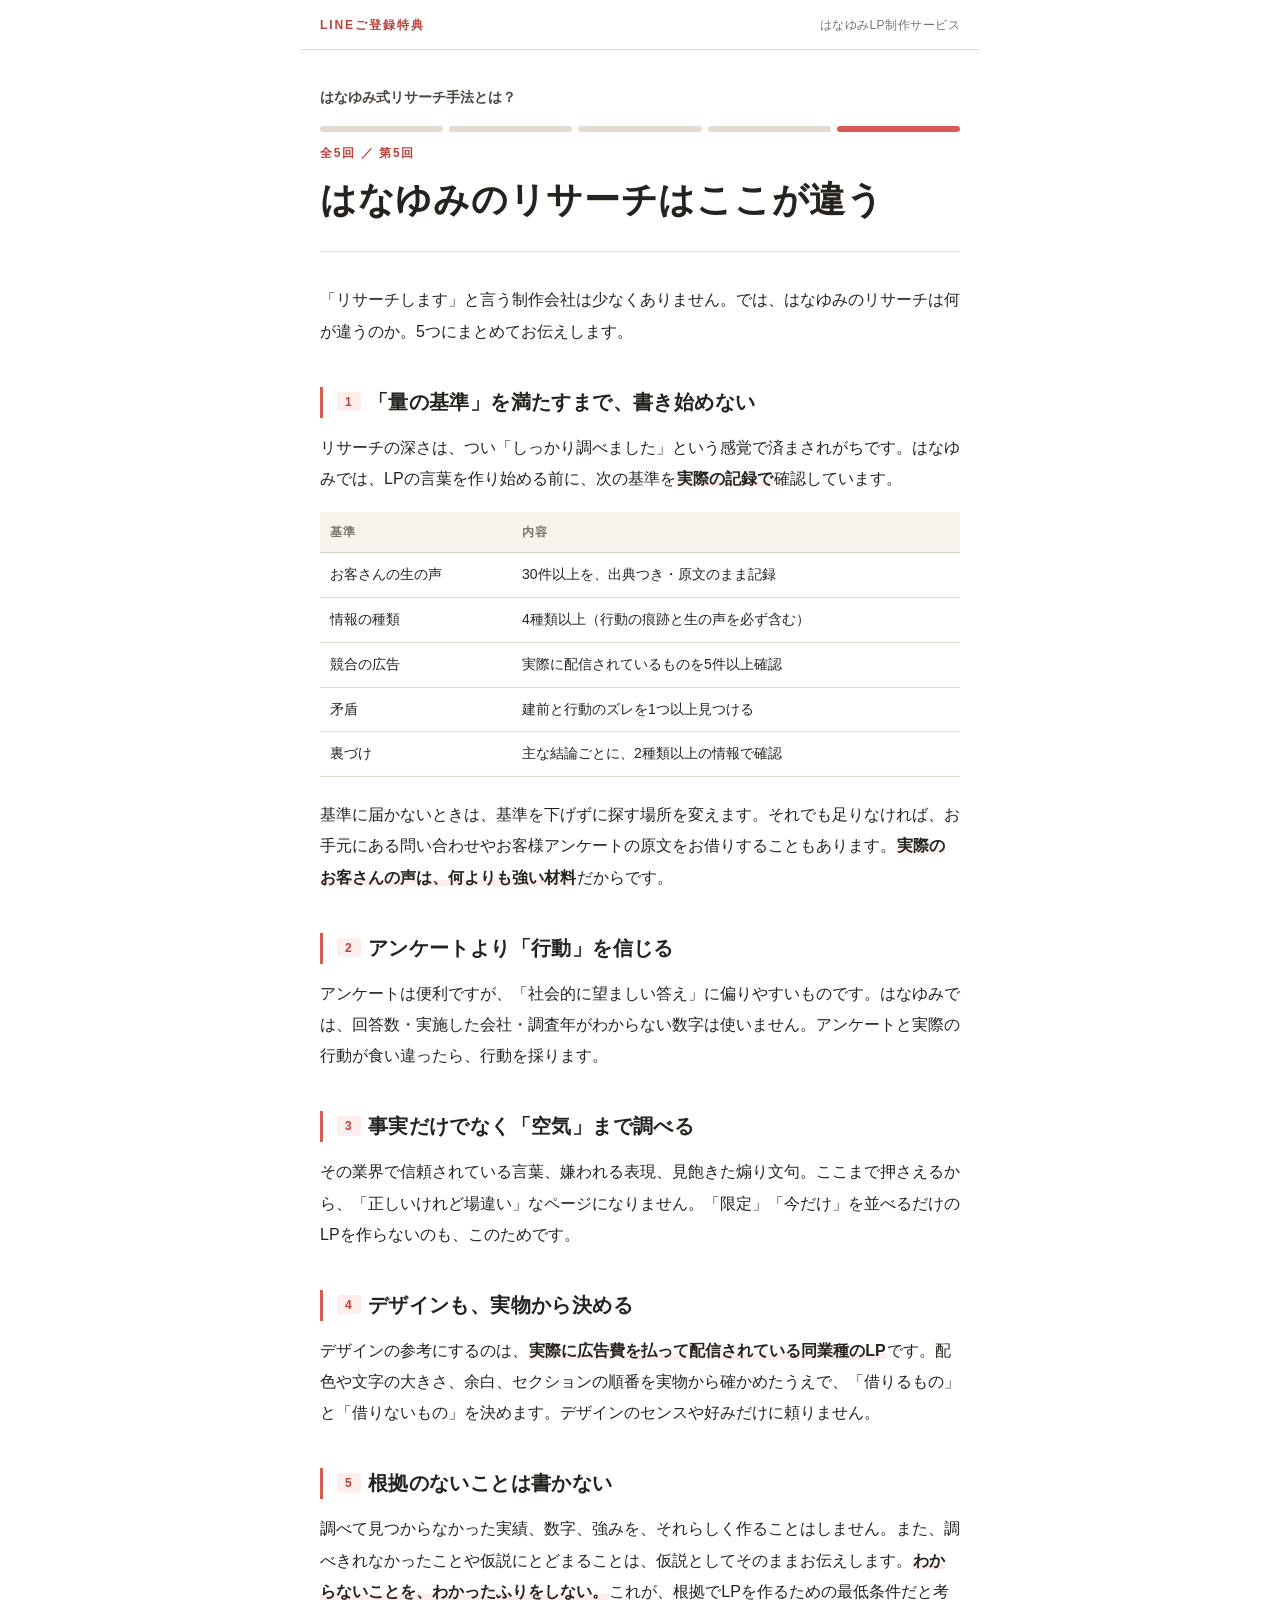
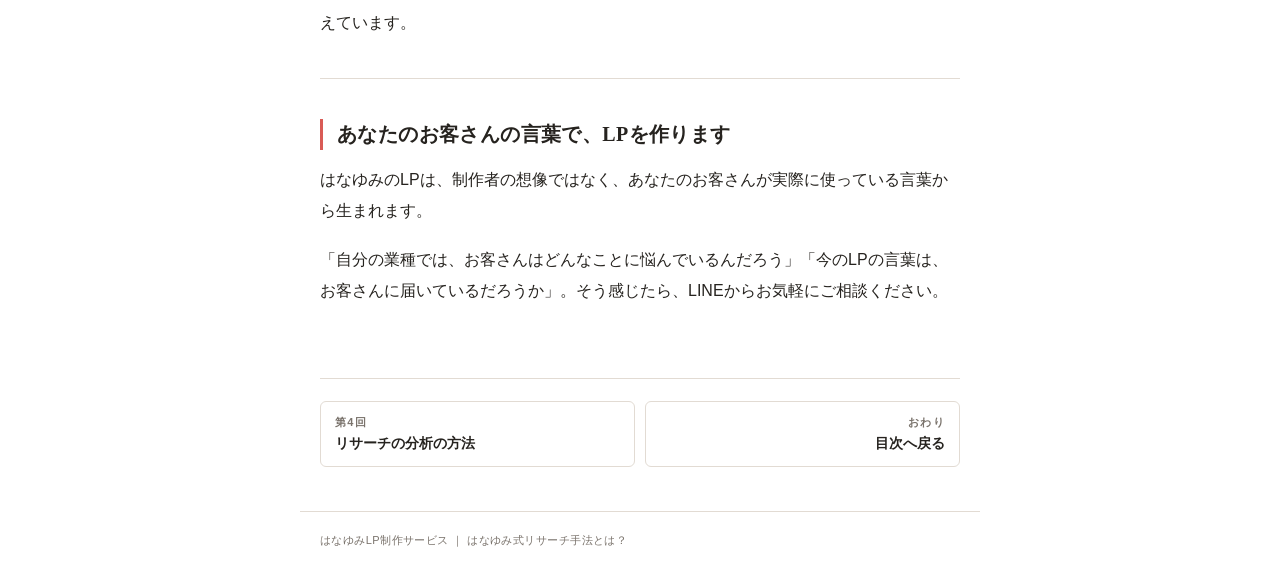
==== 05.html @ 20f5851c "Initial commit: はなゆみ式リサーチ手法（LINE特典記事） Co-Authored-By: Claude Opus 5 <noreply@anthropic.com>" ====
<!doctype html>
<html lang="ja">
<head>
<meta charset="utf-8">
<meta name="viewport" content="width=device-width, initial-scale=1">
<title>第5回 はなゆみのリサーチはここが違う｜はなゆみ式リサーチ手法とは？</title>
<link rel="stylesheet" href="style.css">
</head>
<body>
<header class="topbar">
  <span class="eyebrow">LINEご登録特典</span>
  <span class="pub">はなゆみLP制作サービス</span>
</header>
<main class="article">
  <div class="hero">
    <p class="series"><a href="index.html">はなゆみ式リサーチ手法とは？</a></p>
    <nav class="rail" aria-label="全5回の位置"><a class="seg " href="01.html" aria-label="第1回 リサーチとは？"></a><a class="seg " href="02.html" aria-label="第2回 リサーチの種類"></a><a class="seg " href="03.html" aria-label="第3回 リサーチでわかること"></a><a class="seg " href="04.html" aria-label="第4回 リサーチの分析の方法"></a><a class="seg is-current" href="05.html" aria-label="第5回 はなゆみのリサーチはここが違う" aria-current="page"></a></nav>
    <p class="count">全5回 ／ 第5回</p>
    <h1>はなゆみのリサーチはここが違う</h1>
  </div>
  <div class="body">
<p>「リサーチします」と言う制作会社は少なくありません。では、はなゆみのリサーチは何が違うのか。5つにまとめてお伝えします。</p>
<h3><span class="mark">1</span>「量の基準」を満たすまで、書き始めない</h3>
<p>リサーチの深さは、つい「しっかり調べました」という感覚で済まされがちです。はなゆみでは、LPの言葉を作り始める前に、次の基準を<strong>実際の記録で</strong>確認しています。</p>
<div class="table"><table><thead><tr><th>基準</th><th>内容</th></tr></thead><tbody><tr><td data-label="基準">お客さんの生の声</td><td data-label="内容">30件以上を、出典つき・原文のまま記録</td></tr><tr><td data-label="基準">情報の種類</td><td data-label="内容">4種類以上（行動の痕跡と生の声を必ず含む）</td></tr><tr><td data-label="基準">競合の広告</td><td data-label="内容">実際に配信されているものを5件以上確認</td></tr><tr><td data-label="基準">矛盾</td><td data-label="内容">建前と行動のズレを1つ以上見つける</td></tr><tr><td data-label="基準">裏づけ</td><td data-label="内容">主な結論ごとに、2種類以上の情報で確認</td></tr></tbody></table></div>
<p>基準に届かないときは、基準を下げずに探す場所を変えます。それでも足りなければ、お手元にある問い合わせやお客様アンケートの原文をお借りすることもあります。<strong>実際のお客さんの声は、何よりも強い材料</strong>だからです。</p>
<h3><span class="mark">2</span>アンケートより「行動」を信じる</h3>
<p>アンケートは便利ですが、「社会的に望ましい答え」に偏りやすいものです。はなゆみでは、回答数・実施した会社・調査年がわからない数字は使いません。アンケートと実際の行動が食い違ったら、行動を採ります。</p>
<h3><span class="mark">3</span>事実だけでなく「空気」まで調べる</h3>
<p>その業界で信頼されている言葉、嫌われる表現、見飽きた煽り文句。ここまで押さえるから、「正しいけれど場違い」なページになりません。「限定」「今だけ」を並べるだけのLPを作らないのも、このためです。</p>
<h3><span class="mark">4</span>デザインも、実物から決める</h3>
<p>デザインの参考にするのは、<strong>実際に広告費を払って配信されている同業種のLP</strong>です。配色や文字の大きさ、余白、セクションの順番を実物から確かめたうえで、「借りるもの」と「借りないもの」を決めます。デザインのセンスや好みだけに頼りません。</p>
<h3><span class="mark">5</span>根拠のないことは書かない</h3>
<p>調べて見つからなかった実績、数字、強みを、それらしく作ることはしません。また、調べきれなかったことや仮説にとどまることは、仮説としてそのままお伝えします。<strong>わからないことを、わかったふりをしない。</strong>これが、根拠でLPを作るための最低条件だと考えています。</p>
<hr>
<h3>あなたのお客さんの言葉で、LPを作ります</h3>
<p>はなゆみのLPは、制作者の想像ではなく、あなたのお客さんが実際に使っている言葉から生まれます。</p>
<p>「自分の業種では、お客さんはどんなことに悩んでいるんだろう」「今のLPの言葉は、お客さんに届いているだろうか」。そう感じたら、LINEからお気軽にご相談ください。</p>
  </div>
  <nav class="pager"><a class="prev" href="04.html"><span>第4回</span>リサーチの分析の方法</a><a class="next" href="index.html"><span>おわり</span>目次へ戻る</a></nav>
</main>
<footer class="foot">
  <p>はなゆみLP制作サービス ｜ はなゆみ式リサーチ手法とは？</p>
</footer>
</body>
</html>
---- style.css ----
/* はなゆみ式リサーチ手法 — LINE特典記事
   配色・書体は「サンプルLP解説」特典資料と共通 */
:root{
  --ink:#26231F; --ink-2:#4B4640; --muted:#7A736C; --rule:#E2DBD3; --paper:#FFFFFF;
  --pink:#D95B56; --pink-ink:#B9423D; --pink-tint:#FBEEEC;
  --sand:#F6F2EC;
  --serif:"Hiragino Mincho ProN","Hiragino Mincho Pro","Yu Mincho","Noto Serif JP",serif;
  --sans:"Hiragino Sans","Hiragino Kaku Gothic ProN","Yu Gothic","Noto Sans JP",sans-serif;
}
*{box-sizing:border-box}
html{-webkit-text-size-adjust:100%}
body{
  margin:0;background:var(--paper);color:var(--ink);
  font-family:var(--sans);font-size:16px;line-height:1.95;font-weight:300;
  -webkit-font-smoothing:antialiased;
}
a{color:inherit}
a:focus-visible{outline:2px solid var(--pink);outline-offset:3px;border-radius:2px}
strong{
  font-weight:600;color:var(--ink);
  background:linear-gradient(transparent 62%, var(--pink-tint) 62%);
  padding:0 .08em;
}

/* 上部 */
.topbar{
  max-width:680px;margin:0 auto;padding:14px 20px 12px;
  display:flex;justify-content:space-between;align-items:center;gap:12px;
  border-bottom:1px solid var(--rule);font-size:12px;
}
.eyebrow{font-weight:600;letter-spacing:.16em;color:var(--pink-ink)}
.pub{color:var(--muted);letter-spacing:.04em}

.article{max-width:680px;margin:0 auto;padding:0 20px}

/* 見出しまわり */
.hero{padding:34px 0 26px;border-bottom:1px solid var(--rule)}
.series{margin:0 0 14px;font-family:var(--serif);font-weight:600;font-size:14px;color:var(--ink-2)}
.series a{text-decoration:none}
.series a:hover{text-decoration:underline}

/* 全5回の位置（この特典の目印） */
.rail{display:grid;grid-template-columns:repeat(5,1fr);gap:6px;margin:0 0 10px}
.rail .seg{display:block;height:6px;border-radius:3px;background:var(--rule);transition:background .2s}
.rail .seg:hover{background:#cfc6bc}
.rail .seg.is-current{background:var(--pink)}
.count{margin:0;font-size:12px;letter-spacing:.14em;color:var(--pink-ink);font-weight:600}

h1,h3{word-break:auto-phrase;font-family:var(--serif);font-weight:600;letter-spacing:.02em;color:var(--ink)}
h1{font-size:clamp(26px,7vw,36px);line-height:1.4;margin:10px 0 0}
.lead{margin:18px 0 0;color:var(--ink-2)}

/* 本文 */
.body{padding:8px 0 10px}
.body p{margin:0 0 1.1em}
.body > p:first-child{margin-top:24px}
h3{
  font-size:20px;line-height:1.55;margin:40px 0 14px;
  padding-left:14px;border-left:3px solid var(--pink);
}
h3 .mark{
  display:inline-block;margin-right:.6em;padding:1px 8px 0;
  font-family:var(--sans);font-size:12px;font-weight:600;letter-spacing:.08em;
  color:var(--pink-ink);background:var(--pink-tint);border-radius:3px;
  vertical-align:.25em;
}
hr{border:0;border-top:1px solid var(--rule);margin:40px 0 0}
ul,ol{margin:0 0 1.2em;padding-left:1.4em}
li{margin:.3em 0}
li::marker{color:var(--pink)}
p.next{
  margin-top:36px;padding:14px 16px;background:var(--sand);border-radius:4px;
  font-size:14px;color:var(--ink-2);
}

/* 表 */
.table{overflow-x:auto;margin:8px 0 22px;-webkit-overflow-scrolling:touch}
table{width:100%;min-width:480px;border-collapse:collapse;font-size:14px;line-height:1.7}
th,td{text-align:left;vertical-align:top;padding:10px 10px;border-bottom:1px solid var(--rule)}
th{font-size:12px;font-weight:600;letter-spacing:.06em;color:var(--muted);background:var(--sand);border-bottom-color:#d6cfc6;white-space:nowrap}
td:first-child{font-weight:500;color:var(--ink)}
td strong{background:none;padding:0}

/* 前後の回 */
.pager{
  display:grid;grid-template-columns:1fr 1fr;gap:10px;
  margin:44px 0 0;padding:22px 0 8px;border-top:1px solid var(--rule);
}
.pager a{
  display:block;padding:12px 14px;border:1px solid var(--rule);border-radius:6px;
  text-decoration:none;font-family:var(--serif);font-weight:600;font-size:14px;line-height:1.5;
  transition:border-color .2s, background .2s;
}
.pager a:hover{border-color:var(--pink);background:var(--pink-tint)}
.pager span{display:block;font-family:var(--sans);font-size:11px;letter-spacing:.12em;color:var(--muted);margin-bottom:2px}
.pager .next{text-align:right}

/* 目次ページ */
.toc{list-style:none;margin:8px 0 0;padding:0}
.toc li{margin:0;border-bottom:1px solid var(--rule)}
.toc a{display:grid;grid-template-columns:4em 1fr;gap:2px 12px;padding:18px 0;text-decoration:none}
.toc a:hover .t{color:var(--pink-ink)}
.toc .n{grid-row:span 2;font-size:12px;font-weight:600;letter-spacing:.1em;color:var(--pink-ink);padding-top:4px}
.toc .t{font-family:var(--serif);font-weight:600;font-size:18px;line-height:1.5;transition:color .2s}
.toc .d{font-size:13px;color:var(--muted);line-height:1.6}
.start{margin:30px 0 0;text-align:center}
.start a{
  display:inline-block;padding:13px 30px;border-radius:999px;
  background:var(--pink-ink);color:#fff;text-decoration:none;font-weight:600;letter-spacing:.06em;
}
.start a:hover{background:var(--pink)}

.foot{max-width:680px;margin:36px auto 0;padding:18px 20px 30px;border-top:1px solid var(--rule)}
.foot p{margin:0;font-size:11px;color:var(--muted);letter-spacing:.04em}

@media (max-width:560px){
  table{min-width:0}
  thead{position:absolute;width:1px;height:1px;overflow:hidden;clip:rect(0 0 0 0)}
  table,tbody,tr,td{display:block}
  tr{padding:12px 0;border-bottom:1px solid var(--rule)}
  tr:first-child{border-top:1px solid var(--rule)}
  td{border:0;padding:2px 0}
  td:first-child{font-family:var(--serif);font-weight:600;font-size:15.5px;margin-bottom:2px}
  td:not(:first-child)::before{
    content:attr(data-label);display:inline-block;margin-right:.6em;padding:0 6px;
    font-size:11px;font-weight:600;letter-spacing:.06em;color:var(--muted);background:var(--sand);border-radius:3px;
  }
}
@media (max-width:420px){
  body{font-size:15.5px}
  .pub{font-size:11px}
  h3{font-size:18.5px}
}
@media (prefers-reduced-motion:reduce){*{transition:none!important}}
@media print{
  .rail,.pager,.start{display:none}
  .article,.topbar,.foot{max-width:none}
}
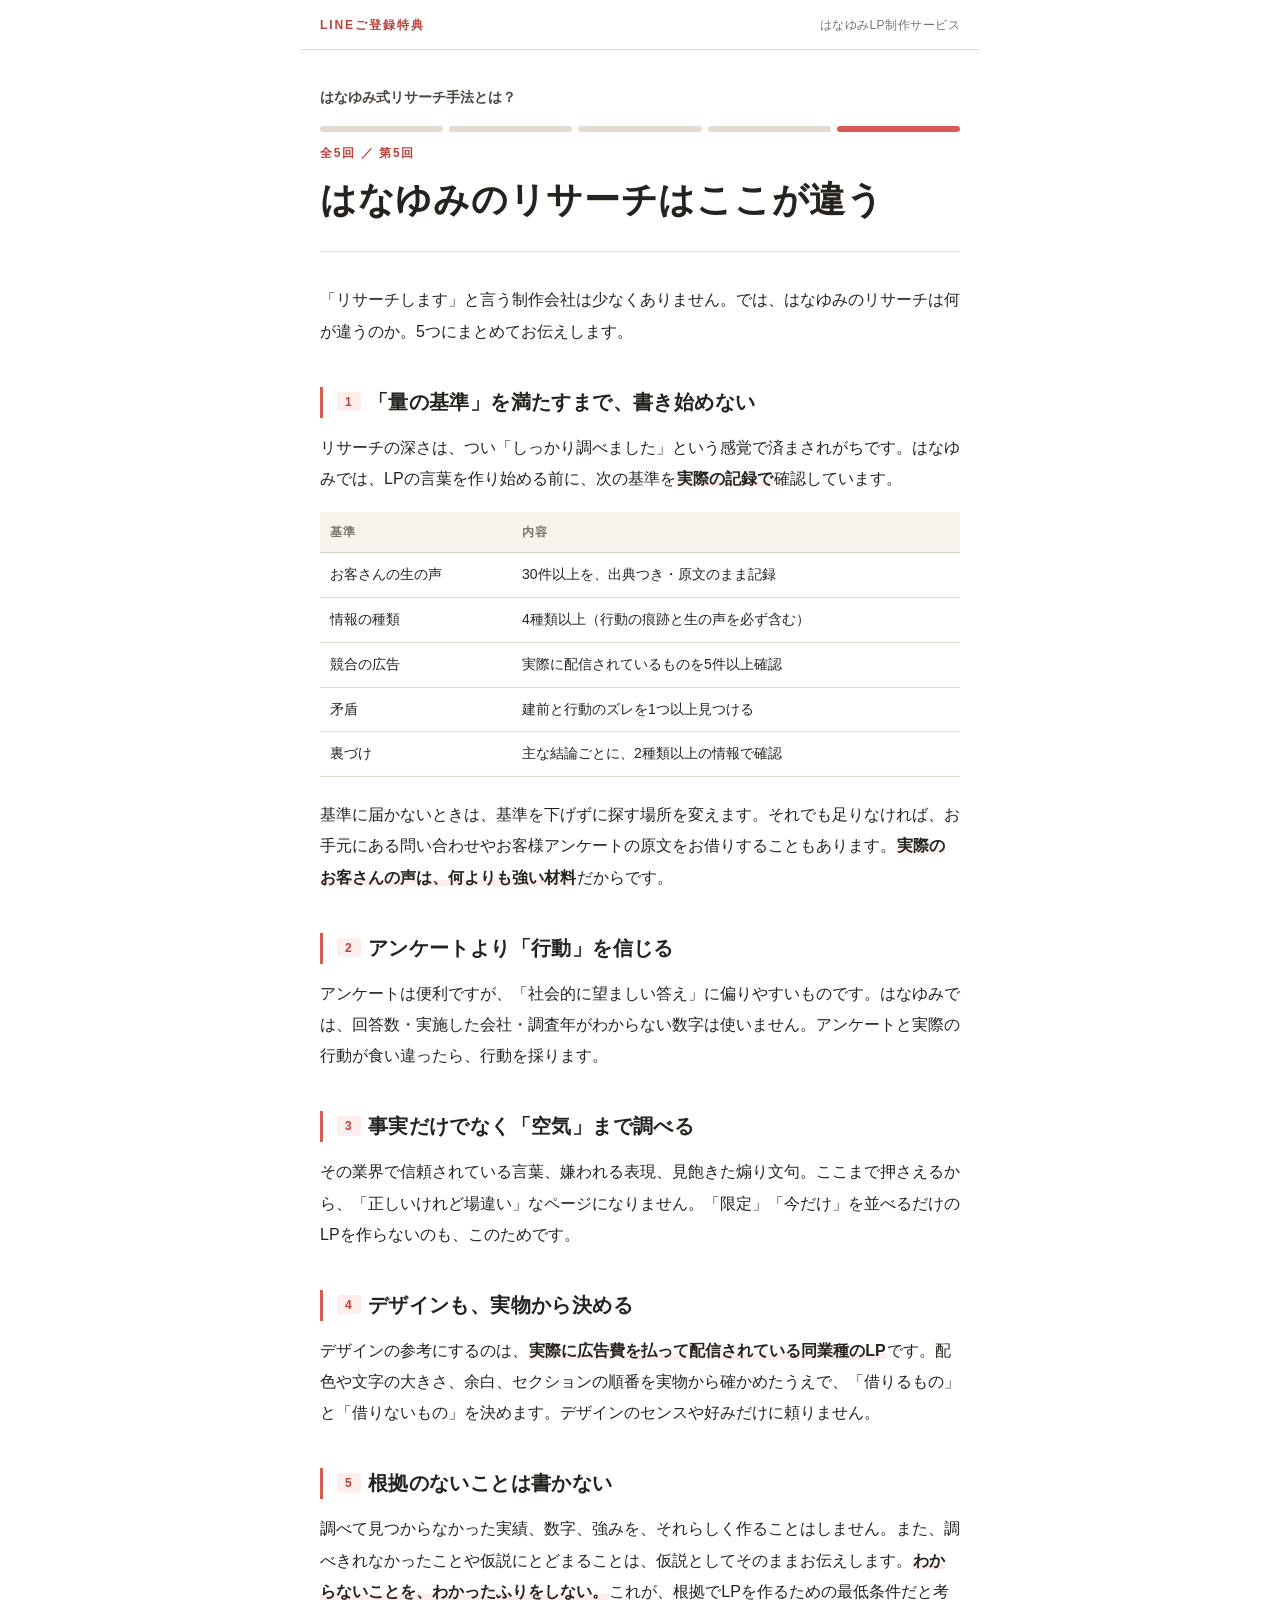
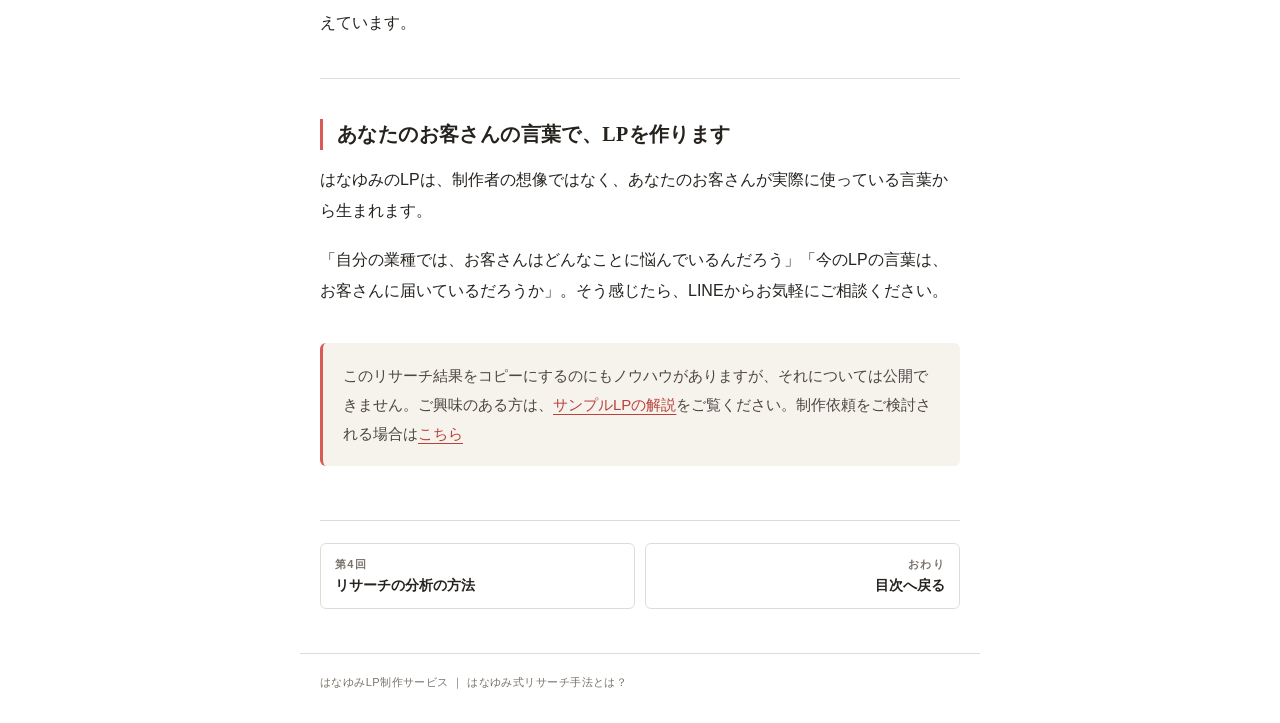
==== commit 8354547e: "Update: 2026-09-15 09:25" ====
--- a/05.html
+++ b/05.html
@@ -36,6 +36,7 @@
 <h3>あなたのお客さんの言葉で、LPを作ります</h3>
 <p>はなゆみのLPは、制作者の想像ではなく、あなたのお客さんが実際に使っている言葉から生まれます。</p>
 <p>「自分の業種では、お客さんはどんなことに悩んでいるんだろう」「今のLPの言葉は、お客さんに届いているだろうか」。そう感じたら、LINEからお気軽にご相談ください。</p>
+<p class="closing">このリサーチ結果をコピーにするのにもノウハウがありますが、それについては公開できません。ご興味のある方は、<a class="inline-link" href="#">サンプルLPの解説</a>をご覧ください。制作依頼をご検討される場合は<a class="inline-link" href="plan.html">こちら</a></p>
   </div>
   <nav class="pager"><a class="prev" href="04.html"><span>第4回</span>リサーチの分析の方法</a><a class="next" href="index.html"><span>おわり</span>目次へ戻る</a></nav>
 </main>
--- a/style.css
+++ b/style.css
@@ -113,6 +113,95 @@
 .foot{max-width:680px;margin:36px auto 0;padding:18px 20px 30px;border-top:1px solid var(--rule)}
 .foot p{margin:0;font-size:11px;color:var(--muted);letter-spacing:.04em}
 
+/* 本文中のリンク */
+.inline-link{color:var(--pink-ink);text-decoration:underline;text-decoration-thickness:1px;text-underline-offset:.25em}
+.inline-link:hover{color:var(--pink);text-decoration-thickness:2px}
+
+/* 最終回のしめ（制作依頼への案内） */
+p.closing{
+  margin:36px 0 0;padding:18px 20px;border-radius:6px;
+  background:var(--sand);border-left:3px solid var(--pink);
+  font-size:15px;line-height:1.95;color:var(--ink-2);
+}
+
+/* ---------- 制作のご依頼（プラン選択） ---------- */
+br.sp{display:none}
+.plan-grid{display:grid;grid-template-columns:1fr 1fr;gap:16px;margin:28px 0 0}
+.plan-card{
+  display:flex;flex-direction:column;
+  padding:24px 22px 22px;border:1px solid var(--rule);border-radius:8px;background:var(--paper);
+}
+.plan-tag{margin:0;font-size:13px;font-weight:600;letter-spacing:.06em;color:var(--ink-2)}
+.plan-tag.is-limited{color:var(--pink-ink)}
+.plan-name{margin:4px 0 0;font-family:var(--serif);font-weight:600;font-size:26px;line-height:1.4;letter-spacing:.02em}
+.plan-lead{margin:14px 0 0;font-size:15px;color:var(--ink-2)}
+.plan-price{margin:14px 0 0;padding:14px 0 12px;border-top:1px solid var(--rule);border-bottom:1px solid var(--rule);line-height:1}
+.plan-price .num{font-family:var(--serif);font-weight:600;font-size:40px;letter-spacing:.01em;font-variant-numeric:tabular-nums}
+.plan-price .unit{margin-left:.35em;font-size:13px;color:var(--ink-2)}
+.plan-feature{list-style:none;margin:14px 0 0;padding:0}
+.plan-feature li{position:relative;margin:0;padding-left:1.7em;font-size:15px}
+.plan-feature li::before{
+  content:"";position:absolute;left:.15em;top:.55em;width:.95em;height:.5em;
+  border-left:2.5px solid var(--pink);border-bottom:2.5px solid var(--pink);transform:rotate(-45deg);
+}
+.plan-link{margin:8px 0 0;font-size:14px}
+.plan-cta{
+  display:block;margin-top:auto;padding:13px 16px;border-radius:999px;text-align:center;
+  background:var(--pink-ink);color:#fff;text-decoration:none;font-weight:600;letter-spacing:.04em;
+  transition:background .2s;
+}
+.plan-link + .plan-cta{margin-top:22px}
+.plan-cta:hover{background:var(--pink)}
+.plan-note{margin:18px 0 0;font-size:13px;color:var(--muted)}
+.pager.single{grid-template-columns:1fr}
+.pager.single a{max-width:340px}
+
+/* ---------- お申し込みフォーム ---------- */
+.form{margin:28px 0 0;max-width:600px}
+.field{margin:0 0 22px;padding:0;border:0;min-width:0}
+.field > label,.field > legend{display:block;margin:0 0 6px;padding:0;font-weight:600;font-size:15px;line-height:1.6}
+.req,.opt{
+  display:inline-block;margin-left:.6em;padding:0 6px;border-radius:3px;
+  font-size:11px;font-weight:600;letter-spacing:.06em;vertical-align:.12em;line-height:1.7;
+}
+.req{background:var(--pink-ink);color:#fff}
+.opt{background:var(--sand);color:var(--muted)}
+.form input[type=text],.form input[type=email],.form input[type=url],.form select,.form textarea{
+  width:100%;padding:11px 12px;border:1px solid #d6cfc6;border-radius:5px;background:#fff;
+  font:inherit;font-size:16px;font-weight:400;color:var(--ink);line-height:1.6;
+}
+.form textarea{resize:vertical}
+.form ::placeholder{color:#aaa29a}
+.form input:focus,.form select:focus,.form textarea:focus{outline:2px solid var(--pink);outline-offset:0;border-color:var(--pink)}
+.form [aria-invalid=true]{border-color:var(--pink-ink);background:var(--pink-tint)}
+.choices{display:grid;gap:10px}
+.choice{
+  display:flex;gap:12px;align-items:flex-start;padding:14px 16px;cursor:pointer;
+  border:1px solid #d6cfc6;border-radius:6px;transition:border-color .2s, background .2s;
+}
+.choice:hover{border-color:var(--pink)}
+.choice:has(input:checked){border-color:var(--pink);background:var(--pink-tint);box-shadow:inset 0 0 0 1px var(--pink)}
+.choice input,.check input{accent-color:var(--pink-ink);width:18px;height:18px;margin:.3em 0 0;flex:none}
+.choice-name{display:block;font-family:var(--serif);font-weight:600;font-size:17px;line-height:1.5}
+.choice-meta{display:block;font-size:13px;color:var(--ink-2)}
+.check{display:flex;gap:10px;align-items:flex-start;font-size:14px;cursor:pointer;font-weight:400}
+.hint{margin:8px 0 0;font-size:13px}
+.err{display:none;margin:6px 0 0;font-size:13px;color:var(--pink-ink);font-weight:500}
+.err.is-shown{display:block}
+.submit{
+  display:block;width:100%;max-width:360px;margin:30px auto 0;padding:15px 20px;border:0;border-radius:999px;
+  background:var(--pink-ink);color:#fff;font:inherit;font-size:16px;font-weight:600;letter-spacing:.06em;cursor:pointer;
+  transition:background .2s;
+}
+.submit:hover{background:var(--pink)}
+.submit:focus-visible{outline:2px solid var(--pink);outline-offset:3px}
+.notice{margin:18px 0 0;padding:14px 16px;border-radius:5px;background:var(--sand);font-size:14px;color:var(--ink-2)}
+
+@media (max-width:640px){
+  .plan-grid{grid-template-columns:1fr}
+  br.sp{display:inline}
+}
+
 @media (max-width:560px){
   table{min-width:0}
   thead{position:absolute;width:1px;height:1px;overflow:hidden;clip:rect(0 0 0 0)}
@@ -133,6 +222,6 @@
 }
 @media (prefers-reduced-motion:reduce){*{transition:none!important}}
 @media print{
-  .rail,.pager,.start{display:none}
+  .rail,.pager,.start,.plan-cta,.submit{display:none}
   .article,.topbar,.foot{max-width:none}
 }
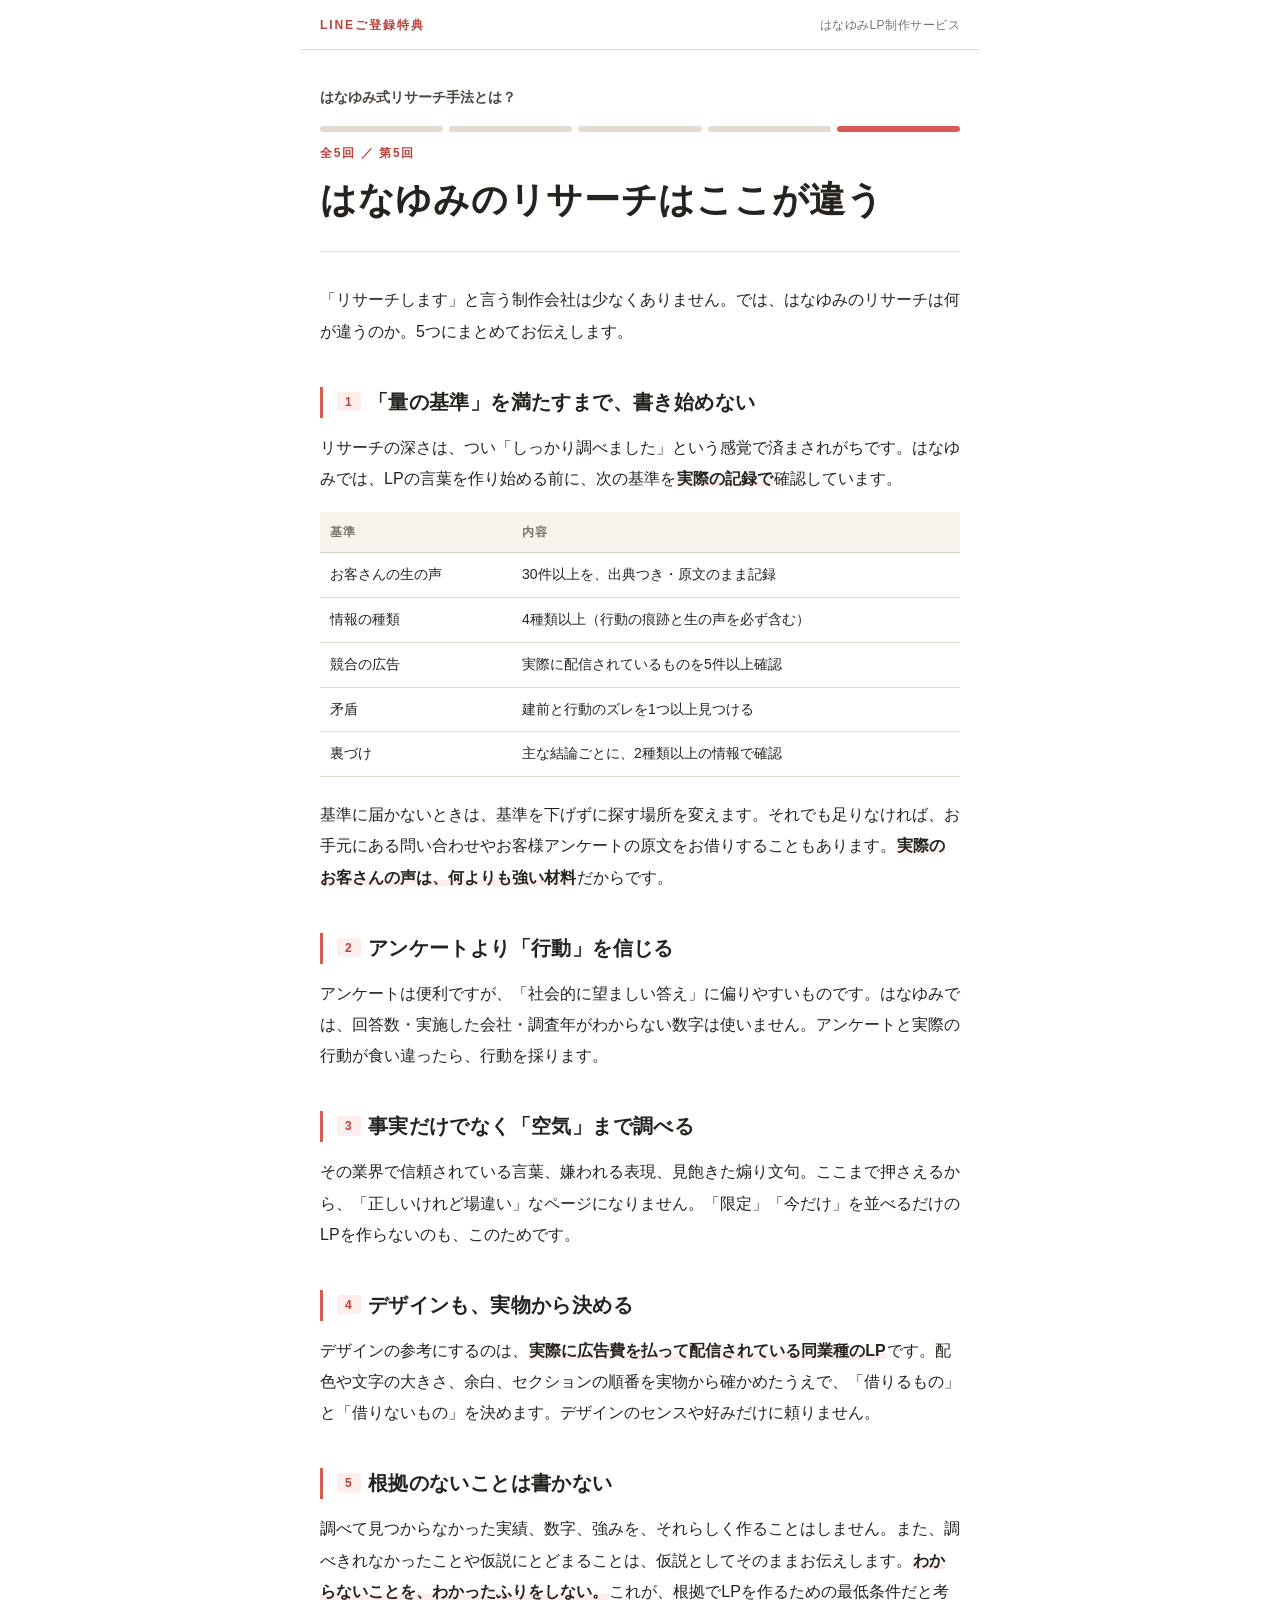
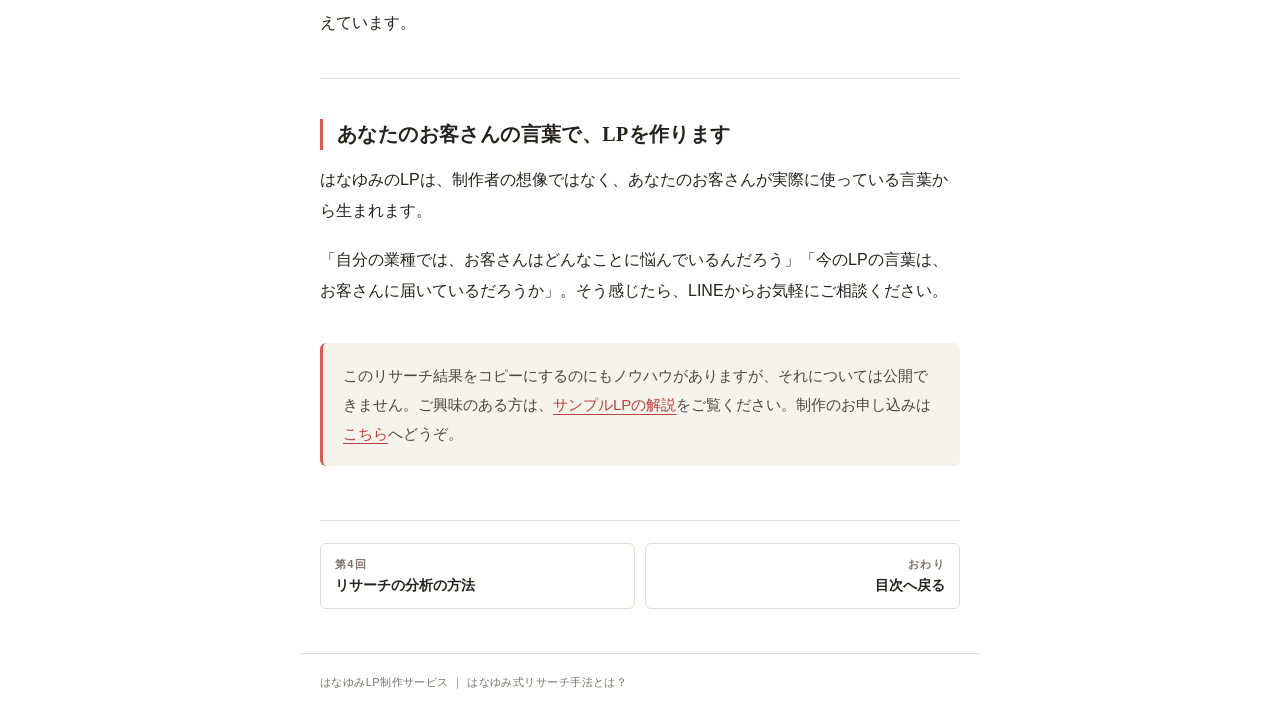
==== commit 8fce8a1e: "Update: 2026-10-01 15:48" ====
--- a/05.html
+++ b/05.html
@@ -36,7 +36,7 @@
 <h3>あなたのお客さんの言葉で、LPを作ります</h3>
 <p>はなゆみのLPは、制作者の想像ではなく、あなたのお客さんが実際に使っている言葉から生まれます。</p>
 <p>「自分の業種では、お客さんはどんなことに悩んでいるんだろう」「今のLPの言葉は、お客さんに届いているだろうか」。そう感じたら、LINEからお気軽にご相談ください。</p>
-<p class="closing">このリサーチ結果をコピーにするのにもノウハウがありますが、それについては公開できません。ご興味のある方は、<a class="inline-link" href="#">サンプルLPの解説</a>をご覧ください。制作依頼をご検討される場合は<a class="inline-link" href="plan.html">こちら</a></p>
+<p class="closing">このリサーチ結果をコピーにするのにもノウハウがありますが、それについては公開できません。ご興味のある方は、<a class="inline-link" href="#">サンプルLPの解説</a>をご覧ください。制作のお申し込みは<a class="inline-link" href="https://hanayumi.net/order/">こちら</a>へどうぞ。</p>
   </div>
   <nav class="pager"><a class="prev" href="04.html"><span>第4回</span>リサーチの分析の方法</a><a class="next" href="index.html"><span>おわり</span>目次へ戻る</a></nav>
 </main>
